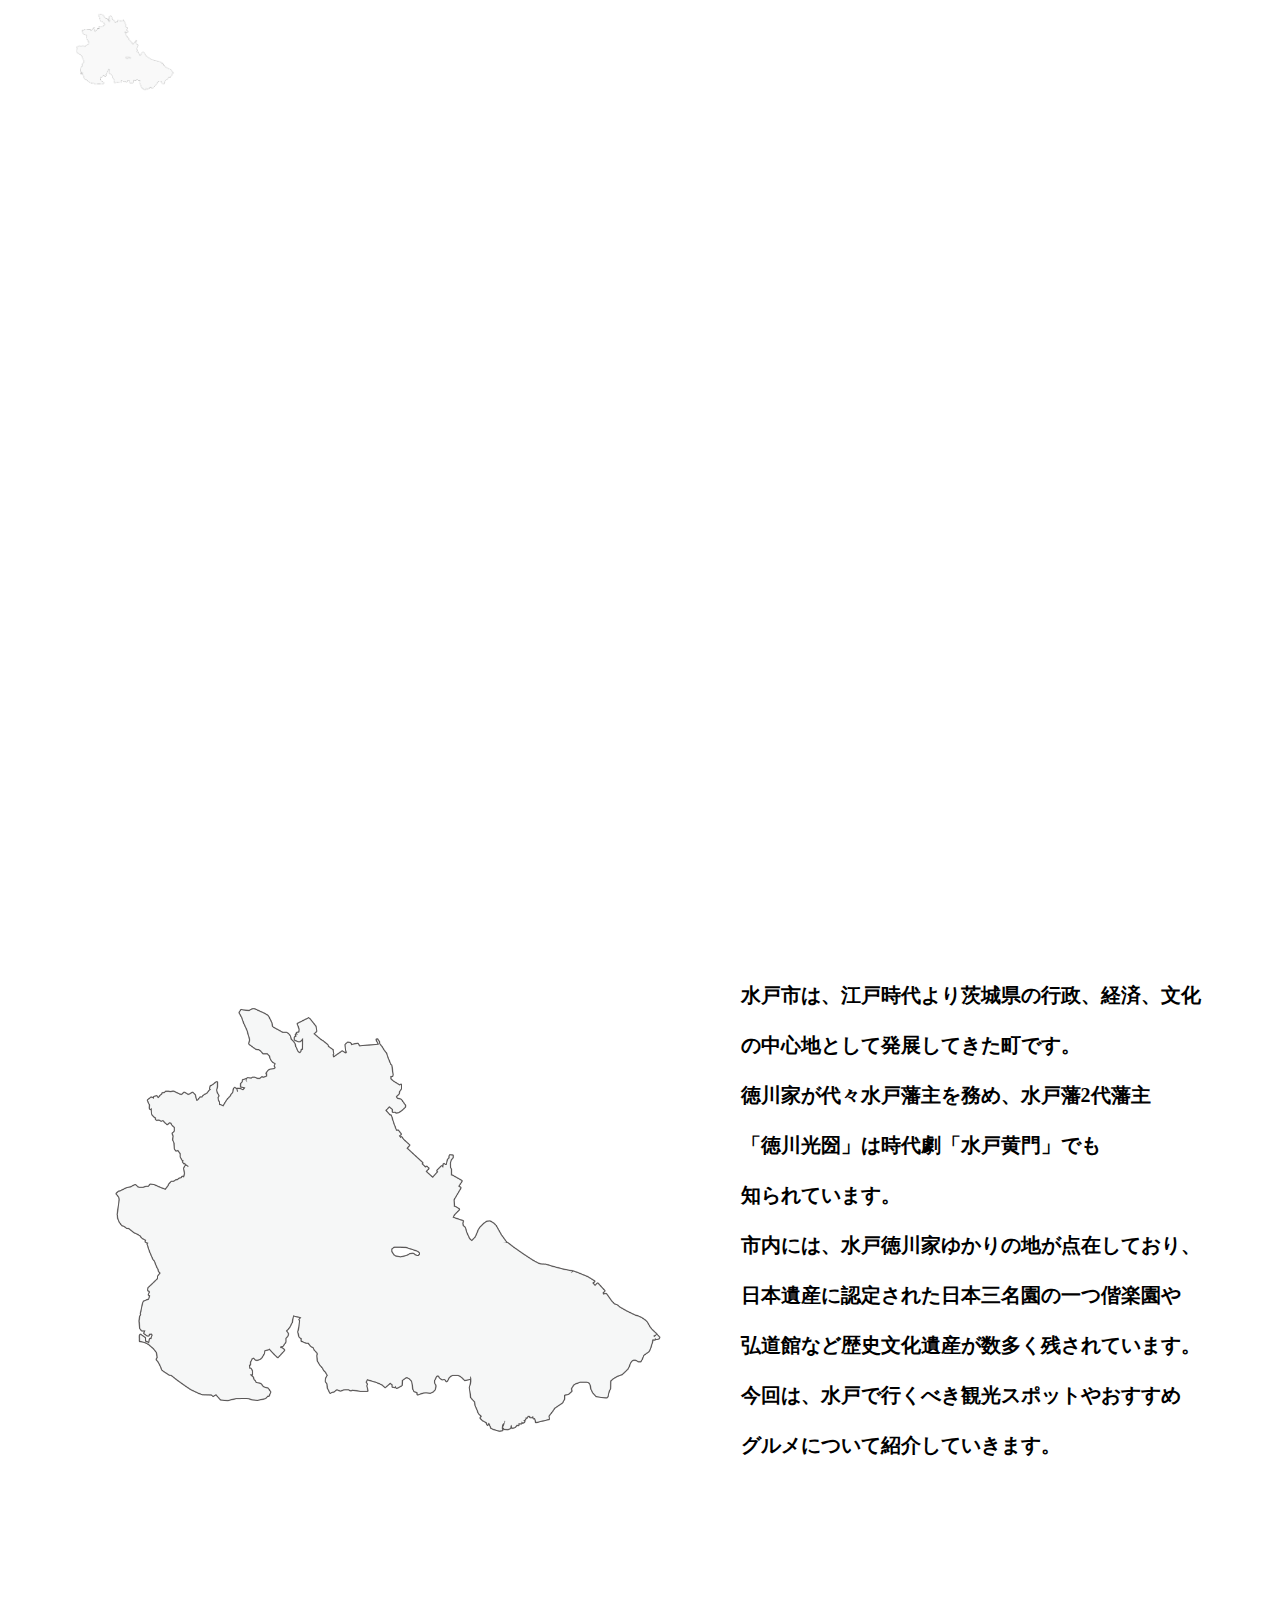
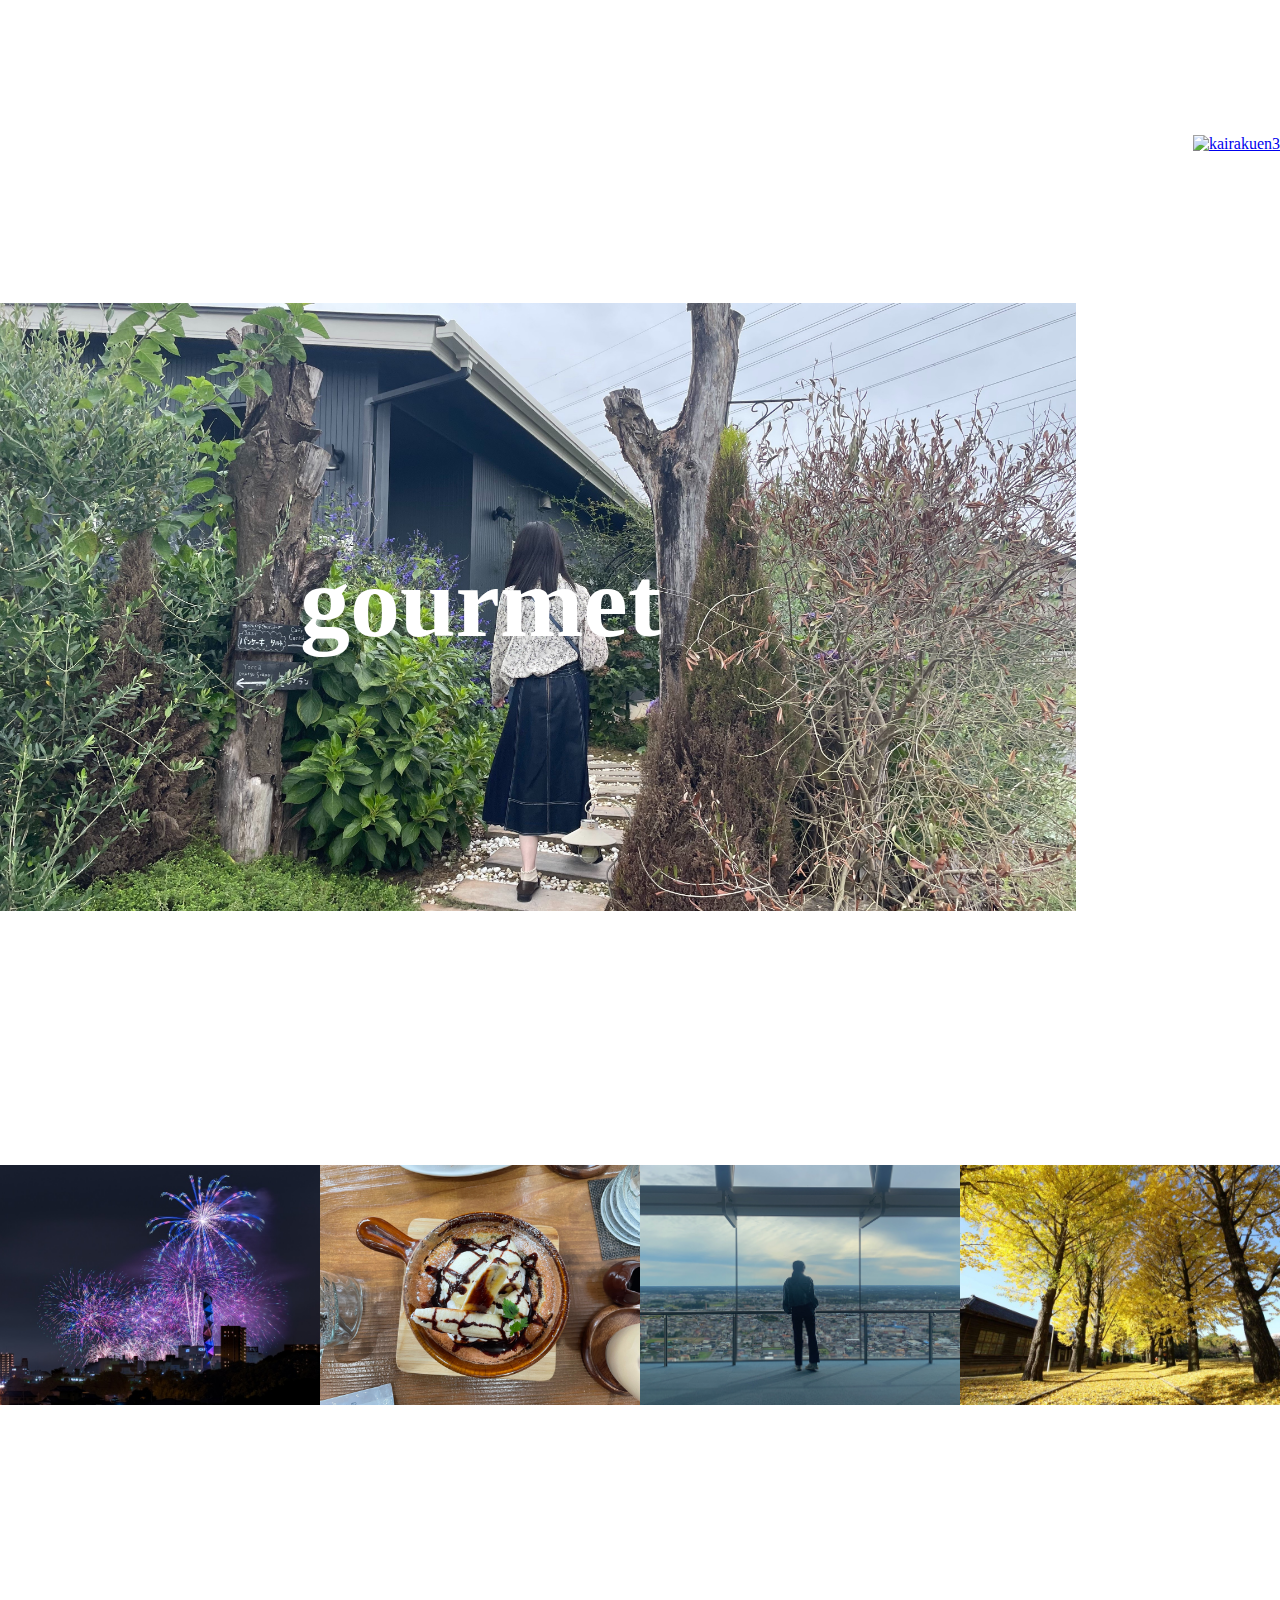
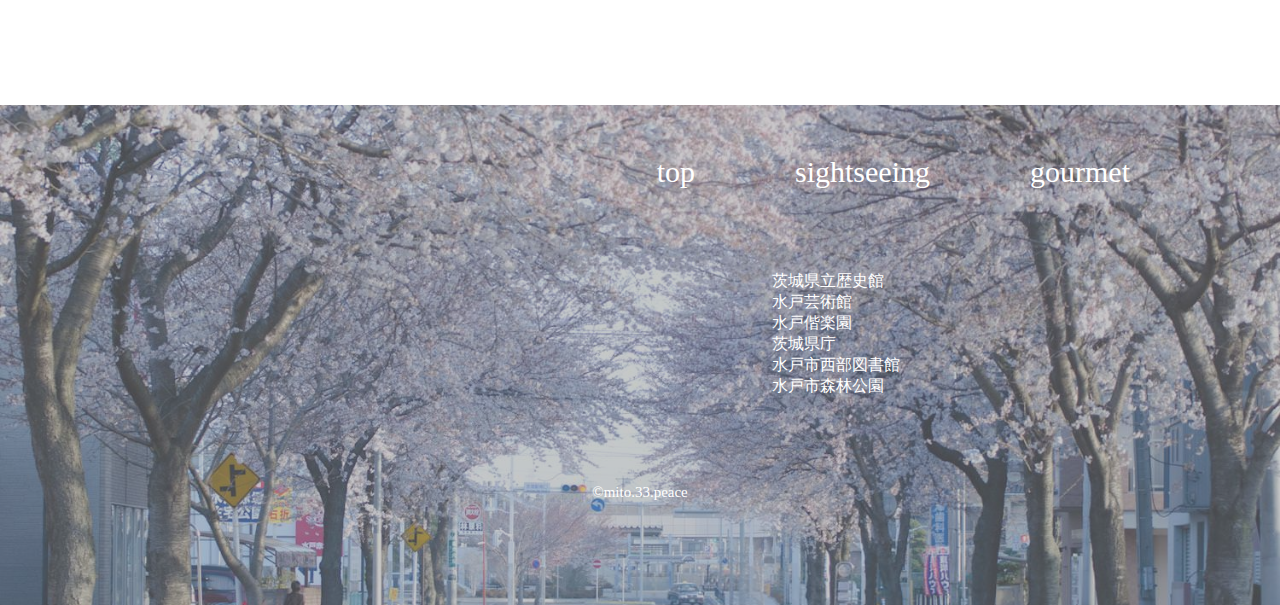
==== index.html @ 4fd51206 "Add files via upload" ====
<!DOCTYPE html>
<html lang="ja">
<head>
    <meta charset="UTF-8">
    <meta http-equiv="X-UA-Compatible" content="IE=edge">
    <meta name="viewport" content="width=device-width, initial-scale=1.0">
    <title>mito</title>
    <link rel="stylesheet" href="./css/main.css">
    <link rel="stylesheet" href="./css/top.css">
    <link rel="stylesheet" href="./css/top_mobile.css">
    <link rel="stylesheet" href="./css/top_tablet.css">
</head>
<body>
    <header class="header">
        <h2><a href="./index.html">
           <img src="picture/top/map.png" alt="水戸地図" width="100">
           </a>
        </h2>
        <div>
        <ul>
            <li>
               <a href="./index.html">
               top
               </a>
            </li>
            <li>
               <a href="./sightseeing.html">sightseeing</a>
            </li>
            <li>
               <a href="./gourmet.html">gourmet</a>
            </li>
        </ul>
        </div>
     </header>
   <main class="main">
      <section class="section-top">
         <video src="../mito/movie/mito_movie.mp4" autoplay muted playsinline muted loop> </video>
         <h2>MITO</h2>
      </section>
      <section class="section-top_message">
         <img src="picture/top/map.png" alt="message-map" width="100">
         <p> 水戸市は、江戸時代より茨城県の行政、経済、<br class="sp">文化<br class="pc">
             の中心地として発展してきた町です。<br class="sp"><br class="pc">
             徳川家が代々水戸藩主を務め、水戸藩2代藩主<br class="sp"><br class="pc">
             「徳川光圀」は時代劇「水戸黄門」でも<br class="sp"><br class="pc">
             知られています。<br class="sp"><br class="pc">
             市内には、水戸徳川家ゆかりの地が点在しており、<br class="sp"><br class="pc">
             日本遺産に認定された日本三名園の一つ偕楽園や<br class="sp"><br class="pc">
             弘道館など歴史文化遺産が数多く残されています。<br class="sp"><br class="pc">
             今回は、水戸で行くべき観光スポットやおすすめ<br class="sp"><br class="pc">
             グルメについて紹介していきます。<br class="sp"><br class="pc">
         </p>
      </section>
      <section class="section-menu">
          <section class="section-menu_1"><a href="./sightseeing.html">
              <img src="picture/sightseeing/Kairakuen3.jpg" alt="kairakuen3" width="100">
              <h2>sightseeing</h2>
            </a>
           </section>
           <section class="section-menu_2"> 
            <a href="./gourmet.html">
               <img src="picture/gourmet/cocca3.jpg" alt="cooca3" width="100">
               <div class="section-menu_text_2">
                  <h2>gourmet</h2>
                </div>
                </a>
          </section>
          <section class="section-gallery">
             <div class="item">
                 <img src="picture/sightseeing/tower3.jpg" alt="tower3" width="100">
                 <img src="picture/gourmet/cocca4.jpg" alt="cocca4" width="100">
                 <img src="picture/sightseeing/prefectural_office4.jpg" alt="prefectural office4" width="100">
                 <img src="picture/sightseeing/view_of_history4.jpg" alt="view of history4" width="100">
             </div>
          </section>
      </section>
   </main>
  <footer class="section-footer">
      <div class="footer-content">
          <nav class="site-map">
               <ul class="site-map_main-link">
                  <li>
                     <a href="./index.html">top</a>
                  </li>
                  <li>
                     <a href="./sightseeing.html">sightseeing</a>
                  </li>
                  <li>
                     <a href="./gourmet.html">gourmet</a>
                  </li>
               </ul>
               <div class="site-map_main-link2_container">
                  <ul class="site-map_main-link2">
                      <li>
                         <a href="./view-of-history.html">茨城県立歴史館</a>
                      </li>
                      <li>
                         <a href="./mito-tower.html">水戸芸術館</a>
                      </li>
                      <li>
                         <a href="./Kairakuen.html">水戸偕楽園</a>
                      </li>
                      <li>
                         <a href="./prefectural-office.html">茨城県庁</a>
                      </li>
                      <li>
                         <a href="./library.html">水戸市西部図書館</a>
                      </li>
                      <li>
                         <a href="./park.html">水戸市森林公園</a>
                      </li>
                   </ul>
               </div>
         </nav>
         <small class="footer__copyright">
           ©mito.33.peace
         </small>
      </div>   
  </footer>
</body>
</html>
---- css/main.css ----
body{
margin: 0;
}
.header {
display: flex;
box-sizing: border-box;
height: 110px;
width: 100%;
position:relative;
align-items: center;
z-index: 5;
position: absolute;
}

.header img{
width: 110px;
height: 110px;
padding-left: 70px;
}
.header div{
margin: 0 0 0 auto;
padding-right: 70px;
}

.header ul{
display:flex;
}

.header  ul li{
list-style: none; 
padding-left: 70px;
}

.header a{
text-decoration: none;
font-family: Segoe UI;
font-size: 30px;
color: #fff;
}
.header a:hover {
filter: opacity(70%);
cursor: pointer;
}
.section-footer{
background-image: url(../picture/sightseeing/g6zgN3wrzcpNEwp.jpg);
background-position: center;
background-size: cover;
background-repeat: no-repeat; 
object-fit: cover;
height: 500px;
margin-top: 300px;
}
.footer-content{
background-color: rgba(144, 144, 144, 0.49);
height: 500px;
}
.site-map_main-link{
display: flex;
justify-content: flex-end;
list-style: none;
padding-top: 50px;
padding-right: 150px;
gap:100px;
}
.site-map_main-link li a{
text-decoration: none;
font-family: 'Lora', serif;
font-size: 30px;
color: #fff;
}
.site-map_main-link li a:hover {
filter: opacity(70%);
cursor: pointer;
}
.site-map_main-link2_container{
text-align: right;
}
.site-map_main-link2{
list-style: none; 
padding-top: 50px;
display: inline-block;
text-align: left;
padding-right: 380px;
}
.site-map_main-link2 li a{
text-decoration: none;
font-family: 'Lora', serif;
font-size: 16px;
color: #fff;
display: inline-block;
text-align: left;
}
.site-map_main-link2 li a:hover {
filter: opacity(70%);
cursor: pointer;
}
.footer__copyright{
display: flex;
justify-content: space-evenly;
color: #fff;
font-family: 'Lora', serif;
font-size: 15px;
font-weight: 300;
margin-top: 71px;
}

/*tablet*/
@media (min-width: 520px) and (max-width: 959px){
.header div{
display: none;
}
.header img{
width: 98px;
height: 98px;
object-fit: cover;
padding-left: 18px;
}
.section-footer{
background-image: url(../picture/sightseeing/g6zgN3wrzcpNEwp.jpg);
background-position: center;
background-size: cover;
background-repeat: no-repeat; 
object-fit: cover;
height: 100vh;
margin-top: 100px;
}
.footer-content{
background-color: rgba(144, 144, 144, 0.49);
height: 100vh;
}
.site-map_main-link{
display: flex;
list-style: none;
padding-top: 95px;
padding-right: 65px;
gap:50px;
justify-content: center;
align-items: center;
}
.site-map_main-link li a{
text-decoration: none;
font-family: Segoe UI;
font-size: 18px;
color: #fff;
}
.site-map_main-link2_container{
text-align: right;
display: flex;
justify-content: center; 
align-items: center;
}
.site-map_main-link2{
list-style: none; 
padding-top: 50px;
display: inline-block;
text-align: left;
padding-right: 61px;
}
.site-map_main-link2 li a{
text-decoration: none;
font-family: Segoe UI;
font-size: 18px;
font-weight: 300;
color: #fff;
display: inline-block;
text-align: left;
}
.footer__copyright{
display: flex;
justify-content: space-evenly;
color: #fff;
font-family: Segoe UI;
font-size: 15px;
font-weight: 300;
bottom: -62px;
position: relative;
}
}

/*mobile*/
@media (max-width: 520px){
.header div{
display: none;
}
.header img{
width: 98px;
height: 98px;
object-fit: cover;
padding-left: 18px;
}
.section-footer{
background-image: url(../picture/sightseeing/g6zgN3wrzcpNEwp.jpg);
background-position: center;
background-size: cover;
background-repeat: no-repeat; 
object-fit: cover;
height: 100vh;
margin-top: 65px;
}
.footer-content{
background-color: rgba(144, 144, 144, 0.49);
height: 100vh;
}
.site-map_main-link{
display: flex;
list-style: none;
padding-top: 95px;
padding-right: 65px;
gap:50px;
justify-content: center;
align-items: center;
}
.site-map_main-link li a{
text-decoration: none;
font-family: Segoe UI;
font-size: 18px;
color: #fff;
}
.site-map_main-link2_container{
text-align: right;
display: flex;
justify-content: center; 
align-items: center;
}
.site-map_main-link2{
list-style: none; 
padding-top: 50px;
display: inline-block;
text-align: left;
padding-right: 61px;
}
.site-map_main-link2 li a{
text-decoration: none;
font-family: Segoe UI;
font-size: 18px;
font-weight: 300;
color: #fff;
display: inline-block;
text-align: left;
}
.footer__copyright{
display: flex;
justify-content: space-evenly;
color: #fff;
font-family: Segoe UI;
font-size: 15px;
font-weight: 300;
bottom: -62px;
position: relative;
}
}
---- css/top.css ----
.sp{
display: none;
}
.section-top video{
width: 100%;
height: 100vh;
object-fit: cover;
z-index: 0;
position: relative;
}
.section-top h2{
text-align: center;
font-family: Calisto MT;
color: #fff;
position: absolute;
font-size: 150px;
letter-spacing: 1.5rem;
line-height: 200px;
margin: auto;
position: absolute;
top: 50%;
left: 50%;
transform: translate(-50%,-50%);
}
.section-top_message{
background-image: url(../picture/top/AdobeStock_283859171.jpeg);
background-position: center;
background-repeat: no-repeat; 
object-fit: cover;
align-items: center;
margin-bottom: 200px;
height: 631px;
width: 100%;
display: flex;
align-items: center;
justify-content: center;
gap: 45px;
}
.section-top_message img{
width: 616px;
height: 616px;
}
.section-top_message p{
margin: 0 auto;
font-family: 'Lora', serif;
font-weight: 600;
font-size: 20px;
line-height: 50px;
margin: 0;
}
.section-menu_1{
margin-bottom: 150px;
position: relative;
text-align: right;
max-width: 1500px;
margin: auto;
padding-bottom: 150px;
}
.section-menu_1:hover {
filter: opacity(70%);
cursor: pointer;
}
.section-menu_1 img{
width: 1076px;
height: 608px;
object-fit: cover;
}
.section-menu_1 h2{
position: absolute;
font-family: Calisto MT;
font-size: 100px;
color: #fff;
right: 205px;
margin: auto;
top: 220px;
}
.section-menu_2{
margin-bottom: 150px;
position: relative;
max-width: 1500px;
margin: auto;
}
.section-menu_2:hover {
filter: opacity(70%);
cursor: pointer;
}
.section-menu_2 img{
width: 1076px;
height: 608px;
object-fit: cover;
}
.section-menu_2 h2{
position: absolute;
top: 159px;
left: 300px;
font-family: Calisto MT;
font-size: 100px;
color:#fff;
}
/*　ボタン
.btn{
width: 177px;
height: 50px;
border-radius: 55px;
border: solid 2px #333;
}
*/
.section-gallery{
margin-top: 250px;
}
.item{
display: flex;
}
.item img{
width: 25%;
object-fit: cover;
}
---- css/top_mobile.css ----
@media (max-width: 520px){
.sp{
display: block;
}
.pc{
display: none;
}

.section-top video{
width: 100%;
height: 645px;
object-fit: cover;
}
.section-top h2{
font-size: 50px;
letter-spacing: 0.5rem;
}
.section-top_message{
display: flex;
margin-top: -9px;
margin-bottom: 125px;
height: 613px;
width: 100%;
justify-content: space-evenly;
align-items: center;
}
.section-top_message img{
width: 303px;
height: 303px;
position: relative;
bottom: -181px;
right: 48px;
}
.section-top_message p{
font-family: 'Lora', serif;
font-size: 15px;
line-height: 2.5rem;
text-align: left;
position: absolute;
}
.section-menu_1{
position: relative;
padding: 0;
}
.section-menu_1 img{
width: 100%;
height: 426px;
object-fit: cover;
}
.section-menu_1 h2{
position: absolute;
text-align: center;
font-family: Calisto MT;
font-weight: 600;
font-size: 40px;
font-weight: 200;
color:#fff;
line-height: 131px;
right: 0;
left: 0;
top: 130px;
}
.section-menu_2{
margin-top: -7px;
position: relative;
}
.section-menu_2 img{
width: 100%;
height: 426px;
object-fit: cover;
}
.section-menu_2 h2{
position: absolute;
text-align: center;
font-family: Calisto MT;
font-weight: 600;
font-size: 40px;
font-weight: 200;
color:#fff;
line-height: 131px;
right: 0;
left: 0;
margin: auto;
}
.item{
display: flex;
}
.item img{
width: 25%;
height: 327px;
object-fit: cover;
}
.section-gallery{
    margin-top: 50px;
}
}
---- css/top_tablet.css ----
/*tabarded*/
@media (min-width: 520px)and (max-width: 1130px){
.section-top video{
width: 100%;
height: 100vh;
object-fit: cover;
z-index: 0;
position: relative;
}
.section-top h2{
font-size: 80px;
}
.section-top_message{
margin-top: -9px;
margin-bottom: 125px;
height: 613px;
justify-content: space-evenly;
align-items: center;
}
.section-top_message img{
width: 303px;
height: 303px;
position: relative;
bottom: -181px;
right: 48px;
}
.section-top_message p{
font-family: 'Lora', serif;
font-size: 20px;
line-height: 2.5rem;
text-align: left;
position: absolute;
}
.section-menu_1{
position: relative;
text-align: right;
padding: 0;
}
.section-menu_1 img{
width: 100%;
height: 480px;
object-fit: cover;
}
.section-menu_1 h2{
text-align: center;
font-size: 60px;
color: #fff;
line-height: 180px;
right: 0;
left: 0;
top: 130px;
}
.section-menu_2{
margin-top: -7px;
position: relative;
}
.section-menu_2 img{
width: 100%;
height: 480px;
object-fit: cover;
}
.section-menu_2 h2{
text-align: center;
font-size: 60px;
color: #fff;
line-height: 180px;
right: 0;
left: 0;
margin: auto;
}
.item{
display: flex;
}
.item img{
width: 25%;
height: 327px;
object-fit: cover;
}
.section-gallery{
margin-top: 150px;
}
}
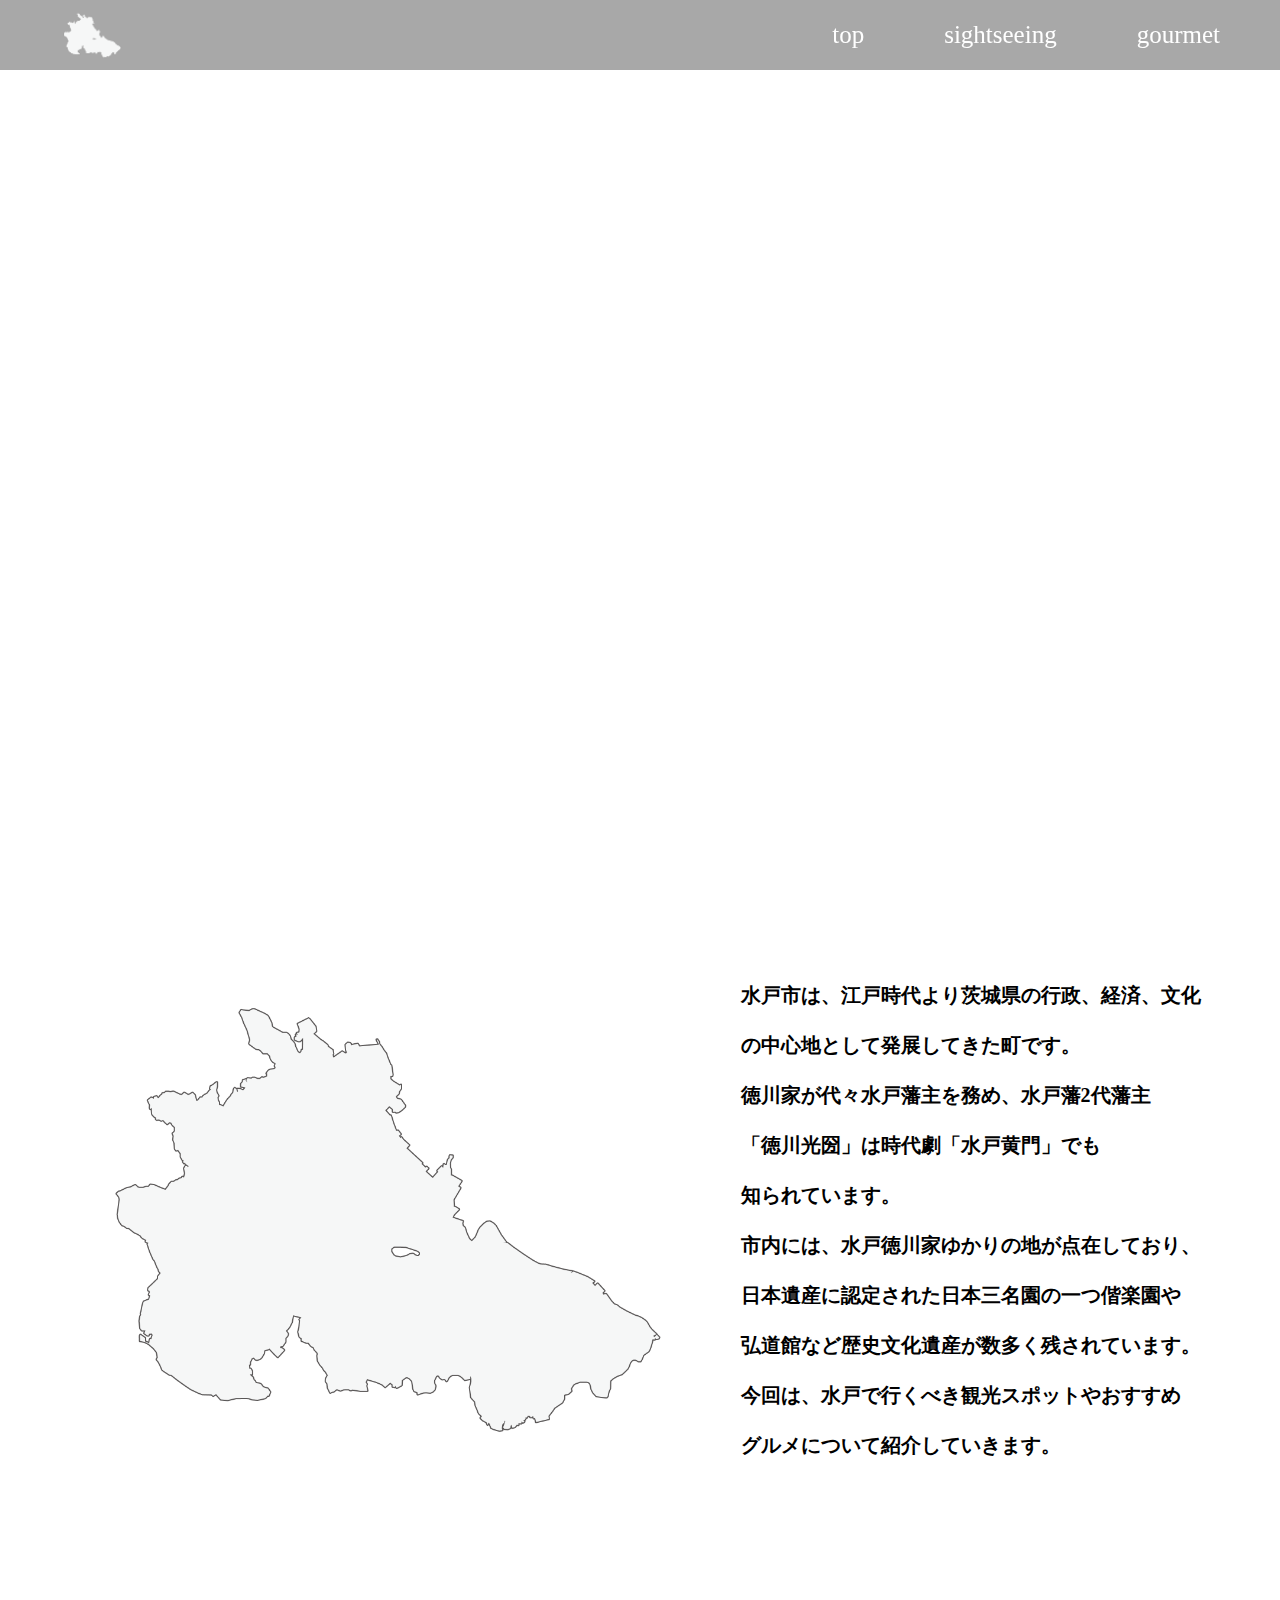
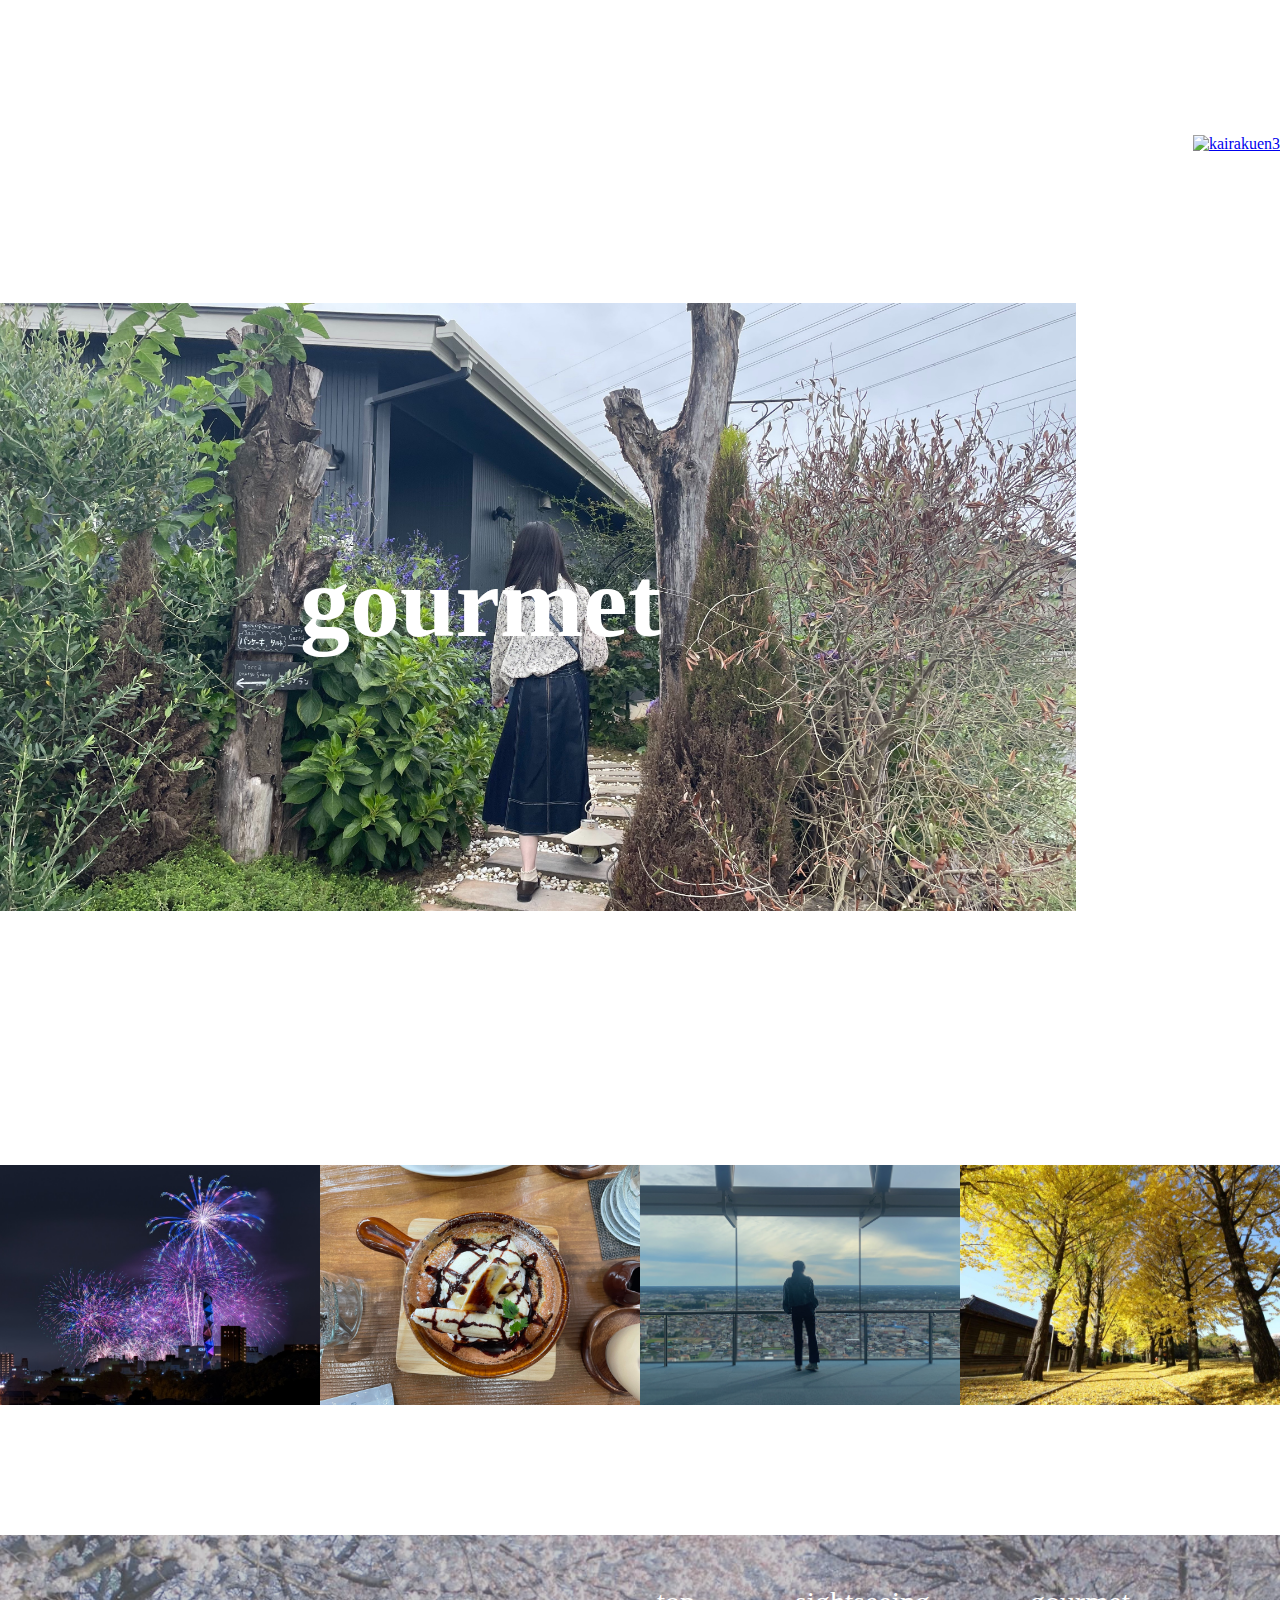
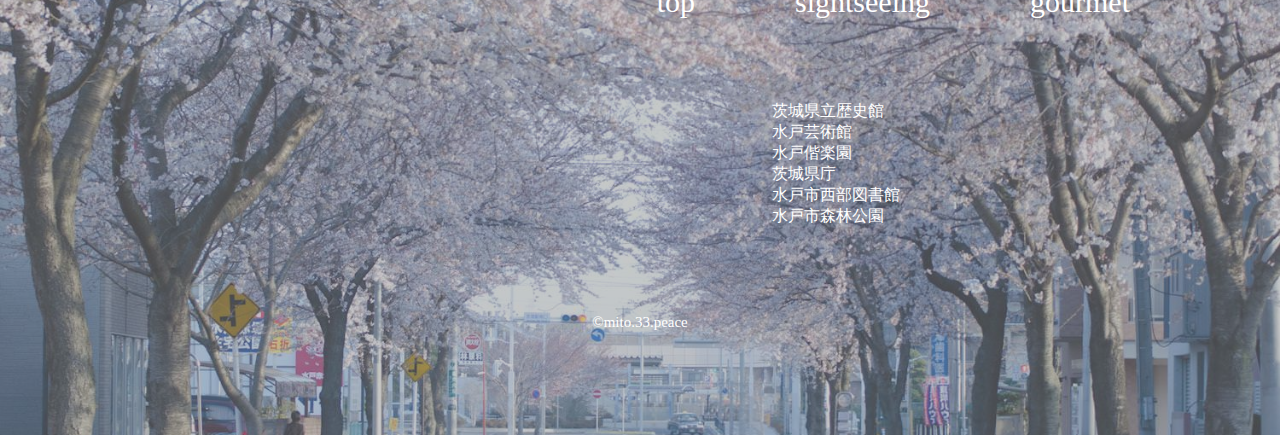
==== commit 6e58da30: "Add files via upload" ====
--- a/index.html
+++ b/index.html
@@ -7,31 +7,32 @@
     <title>mito</title>
     <link rel="stylesheet" href="./css/main.css">
     <link rel="stylesheet" href="./css/top.css">
-    <link rel="stylesheet" href="./css/top_mobile.css">
-    <link rel="stylesheet" href="./css/top_tablet.css">
+    <script src="./javascript/jquery-3.7.0.min.js"></script>
+    <script src="./javascript/main.js" defer></script>
+    <link href="./picture/top/favicon.ico" rel="icon" type="image/x-icon">
 </head>
 <body>
-    <header class="header">
-        <h2><a href="./index.html">
-           <img src="picture/top/map.png" alt="水戸地図" width="100">
+     <header class="header">
+      <div class="header_inner">
+         <h1 class="header_title header-title">
+          <a href="./index.html">
+            <img src="picture/top/map.png" alt="水戸地図" width="100">
            </a>
-        </h2>
-        <div>
-        <ul>
-            <li>
-               <a href="./index.html">
-               top
-               </a>
-            </li>
-            <li>
-               <a href="./sightseeing.html">sightseeing</a>
-            </li>
-            <li>
-               <a href="./gourmet.html">gourmet</a>
-            </li>
-        </ul>
-        </div>
-     </header>
+         </h1>
+         <nav class="header_nav nav" id="js-nav">
+          <ul class="nav_items nav-items">
+              <li class="nav-tiems_item"><a href="./index.html">top</a></li>
+              <li class="nav-tiems_item"><a href="./sightseeing.html">sightseeing</a></li>
+              <li class="nav-tiems_item"><a href="./gourmet.html">gourmet</a></li>
+           </ul>
+       </nav>
+         <button class="header_hamburger hamburger" id="js-hamburger" >
+            <span></span>
+            <span></span>
+            <span></span>
+         </button>
+      </div>
+  </header>
    <main class="main">
       <section class="section-top">
          <video src="../mito/movie/mito_movie.mp4" autoplay muted playsinline muted loop> </video>
--- a/css/main.css
+++ b/css/main.css
@@ -1,46 +1,132 @@
 body{
 margin: 0;
 }
+.main{
+margin: auto;
+}
 .header {
-display: flex;
-box-sizing: border-box;
-height: 110px;
+height: 70px;
 width: 100%;
-position:relative;
+background-color: rgba(81, 81, 81, 0.50);
+top: 0;
+left: 0;
+right: 0;
+position: fixed;
+z-index: 9999;
+}
+.header_inner{
+padding: 0 60px;
+display: flex;
 align-items: center;
-z-index: 5;
+justify-content: space-between;
+height: inherit;
+position: relative;
+margin: auto;
+max-width: 1245px;
+}
+/*ヘッダーのロゴ部分*/
+.header_title{
+width: 195px;
+}
+.header_title img{
+display: block;
+width: 65px;
+height: 100%;
+}
+/*ヘッダーのナビ部分*/
+.header_nav{
 position: absolute;
-}
-
-.header img{
-width: 110px;
-height: 110px;
-padding-left: 70px;
-}
-.header div{
-margin: 0 0 0 auto;
-padding-right: 70px;
-}
-
-.header ul{
-display:flex;
-}
-
-.header  ul li{
-list-style: none; 
-padding-left: 70px;
-}
-
-.header a{
-text-decoration: none;
-font-family: Segoe UI;
-font-size: 30px;
-color: #fff;
-}
-.header a:hover {
-filter: opacity(70%);
-cursor: pointer;
-}
+right: 0;
+left: 0;
+top: 0;
+width: 100%;
+transform: translateX(100%);
+background-color: #E0B396;
+transition: ease .4s;
+height: 100vh;
+}
+.nav-items {
+position: absolute;
+top: 50%;
+left: 50%;
+transform: translate(-50%, -50%);
+padding: 0;
+}
+/*ハンバーガーメニュー*/
+.header_hamburger{
+width: 48px;
+}
+.hamburger{
+background-color: transparent;
+border-color: transparent;
+z-index: 9999;
+}
+.nav-tiems_item a:hover {
+opacity: 0.5;
+}
+
+/*ハンバーガーメニューの線*/
+.hamburger span{
+width: 100%;
+height: 1px;
+background-color: #fff;
+position: relative;
+transition: ease .4s;
+display: block;
+}
+.hamburger span:nth-child(1){
+top: 0;
+height: 2px;
+}
+.hamburger span:nth-child(2){
+margin: 8px 0;
+height: 1.5px;
+}
+.hamburger span:nth-child(3){
+top: 3;
+}
+/* ハンバーガーメニュークリック後のスタイル */
+.header_nav.active{
+transform: translateX(0);
+}
+.hamburger.active span:nth-child(1){
+top: 5px;
+transform: rotate(45deg);
+}
+.hamburger.active span:nth-child(2){
+opacity: 0;
+}
+.hamburger.active span:nth-child(3){
+top: -13px;
+transform: rotate(-45deg);
+}
+.nav-items{
+padding: 0;
+position: absolute;
+top: 50;
+left: 50%;
+transform: translate(-50%,-50%);
+}
+.nav-tiems_item  {
+list-style: none;
+}
+/*ナビのリンク*/
+.nav-tiems_item a{
+color: #fff;
+width: 100%;
+display: block;
+text-decoration: none;
+text-align: center;
+font-size: 20px;
+font-family: 'Libre Bodoni', serif;
+margin-bottom: 24px;
+}
+.nav-tiems_item:last-child a{
+margin-bottom: 0;
+}
+
+
+
 .section-footer{
 background-image: url(../picture/sightseeing/g6zgN3wrzcpNEwp.jpg);
 background-position: center;
@@ -48,7 +134,7 @@
 background-repeat: no-repeat; 
 object-fit: cover;
 height: 500px;
-margin-top: 300px;
+margin-top: 130px;
 }
 .footer-content{
 background-color: rgba(144, 144, 144, 0.49);
@@ -103,51 +189,104 @@
 font-weight: 300;
 margin-top: 71px;
 }
-
+/*pcヘッダー*/
+@media screen and (min-width: 960px){
+.nav-items {
+position: inherit;
+top: 0;
+left: 0;
+transform: translate(0, 0);
+
+}
+.header_nav{
+position: static;
+transform: initial;
+background-color: inherit;
+height: initial;
+display: flex;
+justify-content: end;
+width: 50%;
+}
+/*pc時のナビゲーションメニュー、横並びにする*/
+.nav_items{
+display: flex;
+align-items: center;
+height: inherit;
+justify-content: space-between;
+gap: 80px;
+position: inherit;
+top: 0;
+left: 0;
+transform: translate(0,0);
+}
+/* ナビのリンク */
+.nav-tiems_item a{
+margin-bottom: 0;
+color: #fff;
+font-size: 25px;
+}
+/*ハンバーガーメニュー*/
+.hamburger {
+background-color: transparent;
+border-color: transparent;
+z-index: 9999;
+}
+/*ｐｃ時非表示する*/
+.hamburger{
+display: none;
+}
+
+}
 /*tablet*/
 @media (min-width: 520px) and (max-width: 959px){
-.header div{
-display: none;
-}
-.header img{
-width: 98px;
-height: 98px;
-object-fit: cover;
-padding-left: 18px;
-}
-.section-footer{
-background-image: url(../picture/sightseeing/g6zgN3wrzcpNEwp.jpg);
-background-position: center;
-background-size: cover;
-background-repeat: no-repeat; 
-object-fit: cover;
-height: 100vh;
-margin-top: 100px;
-}
-.footer-content{
-background-color: rgba(144, 144, 144, 0.49);
-height: 100vh;
-}
 .site-map_main-link{
-display: flex;
-list-style: none;
 padding-top: 95px;
 padding-right: 65px;
 gap:50px;
 justify-content: center;
+}
+.site-map_main-link li a{
+text-decoration: none;
+font-size: 18px;
+}
+.site-map_main-link2_container{
+display: flex;
+justify-content: center; 
 align-items: center;
 }
-.site-map_main-link li a{
-text-decoration: none;
+.site-map_main-link2{
+padding-right: 61px;
+}
+.site-map_main-link2 li a{
 font-family: Segoe UI;
 font-size: 18px;
-color: #fff;
+font-weight: 300;
+}
+}
+
+/*mobile*/
+@media (max-width: 520px){
+.section-footer{
+height: 500px;
+margin-top: 65px;
+}
+.footer-content{
+background-color: rgba(144, 144, 144, 0.49);
+height: 500px;
+}
+.site-map_main-link{
+padding-top: 95px;
+padding-right: 65px;
+gap:50px;
+justify-content: center;
+}
+.site-map_main-link li a{
+text-decoration: none;
+font-size: 18px;
 }
 .site-map_main-link2_container{
-text-align: right;
 display: flex;
 justify-content: center; 
-align-items: center;
 }
 .site-map_main-link2{
 list-style: none; 
@@ -158,94 +297,13 @@
 }
 .site-map_main-link2 li a{
 text-decoration: none;
-font-family: Segoe UI;
 font-size: 18px;
 font-weight: 300;
-color: #fff;
 display: inline-block;
 text-align: left;
 }
 .footer__copyright{
-display: flex;
-justify-content: space-evenly;
-color: #fff;
-font-family: Segoe UI;
-font-size: 15px;
-font-weight: 300;
-bottom: -62px;
+bottom: 32px;
 position: relative;
 }
-}
-
-/*mobile*/
-@media (max-width: 520px){
-.header div{
-display: none;
-}
-.header img{
-width: 98px;
-height: 98px;
-object-fit: cover;
-padding-left: 18px;
-}
-.section-footer{
-background-image: url(../picture/sightseeing/g6zgN3wrzcpNEwp.jpg);
-background-position: center;
-background-size: cover;
-background-repeat: no-repeat; 
-object-fit: cover;
-height: 100vh;
-margin-top: 65px;
-}
-.footer-content{
-background-color: rgba(144, 144, 144, 0.49);
-height: 100vh;
-}
-.site-map_main-link{
-display: flex;
-list-style: none;
-padding-top: 95px;
-padding-right: 65px;
-gap:50px;
-justify-content: center;
-align-items: center;
-}
-.site-map_main-link li a{
-text-decoration: none;
-font-family: Segoe UI;
-font-size: 18px;
-color: #fff;
-}
-.site-map_main-link2_container{
-text-align: right;
-display: flex;
-justify-content: center; 
-align-items: center;
-}
-.site-map_main-link2{
-list-style: none; 
-padding-top: 50px;
-display: inline-block;
-text-align: left;
-padding-right: 61px;
-}
-.site-map_main-link2 li a{
-text-decoration: none;
-font-family: Segoe UI;
-font-size: 18px;
-font-weight: 300;
-color: #fff;
-display: inline-block;
-text-align: left;
-}
-.footer__copyright{
-display: flex;
-justify-content: space-evenly;
-color: #fff;
-font-family: Segoe UI;
-font-size: 15px;
-font-weight: 300;
-bottom: -62px;
-position: relative;
-}
 }--- a/css/top.css
+++ b/css/top.css
@@ -116,3 +116,174 @@
 width: 25%;
 object-fit: cover;
 }
+/*tabarded*/
+@media (min-width: 520px)and (max-width: 1130px){
+.section-top video{
+width: 100%;
+height: 100vh;
+object-fit: cover;
+z-index: 0;
+position: relative;
+}
+.section-top h2{
+font-size: 80px;
+}
+.section-top_message{
+margin-top: -9px;
+margin-bottom: 125px;
+height: 613px;
+justify-content: space-evenly;
+align-items: center;
+}
+.section-top_message img{
+width: 303px;
+height: 303px;
+position: relative;
+bottom: -181px;
+right: 48px;
+}
+.section-top_message p{
+font-family: 'Lora', serif;
+font-size: 20px;
+line-height: 2.5rem;
+text-align: left;
+position: absolute;
+}
+.section-menu_1{
+position: relative;
+text-align: right;
+padding: 0;
+}
+.section-menu_1 img{
+width: 100%;
+height: 480px;
+object-fit: cover;
+}
+.section-menu_1 h2{
+text-align: center;
+font-size: 60px;
+color: #fff;
+line-height: 180px;
+right: 0;
+left: 0;
+top: 130px;
+}
+.section-menu_2{
+margin-top: -7px;
+position: relative;
+}
+.section-menu_2 img{
+width: 100%;
+height: 480px;
+object-fit: cover;
+}
+.section-menu_2 h2{
+text-align: center;
+font-size: 60px;
+color: #fff;
+line-height: 180px;
+right: 0;
+left: 0;
+margin: auto;
+}
+.item{
+display: flex;
+}
+.item img{
+width: 25%;
+height: 327px;
+object-fit: cover;
+}
+.section-gallery{
+margin-top: 150px;
+}
+}
+@media (max-width: 520px){
+.sp{
+display: block;
+}
+.pc{
+display: none;
+}
+
+.section-top video{
+width: 100%;
+height: 645px;
+object-fit: cover;
+}
+.section-top h2{
+font-size: 50px;
+letter-spacing: 0.5rem;
+}
+.section-top_message{
+display: flex;
+margin-top: -9px;
+margin-bottom: 125px;
+height: 613px;
+width: 100%;
+justify-content: space-evenly;
+align-items: center;
+}
+.section-top_message img{
+width: 303px;
+height: 303px;
+position: relative;
+bottom: -181px;
+right: 48px;
+}
+.section-top_message p{
+font-family: 'Lora', serif;
+font-size: 15px;
+line-height: 2.5rem;
+text-align: left;
+position: absolute;
+}
+.section-menu_1{
+position: relative;
+padding: 0;
+}
+.section-menu_1 img{
+width: 100%;
+height: 426px;
+object-fit: cover;
+}
+.section-menu_1 h2{
+text-align: center;
+font-weight: 600;
+font-size: 40px;
+color:#fff;
+line-height: 131px;
+right: 0;
+left: 0;
+top: 130px;
+}
+.section-menu_2{
+margin-top: -7px;
+position: relative;
+}
+.section-menu_2 img{
+width: 100%;
+height: 426px;
+object-fit: cover;
+}
+.section-menu_2 h2{
+text-align: center;
+font-weight: 600;
+font-size: 40px;
+line-height: 131px;
+right: 0;
+left: 0;
+margin: auto;
+}
+.item{
+display: flex;
+}
+.item img{
+width: 25%;
+height: 327px;
+object-fit: cover;
+}
+.section-gallery{
+margin-top: 50px;
+}
+}